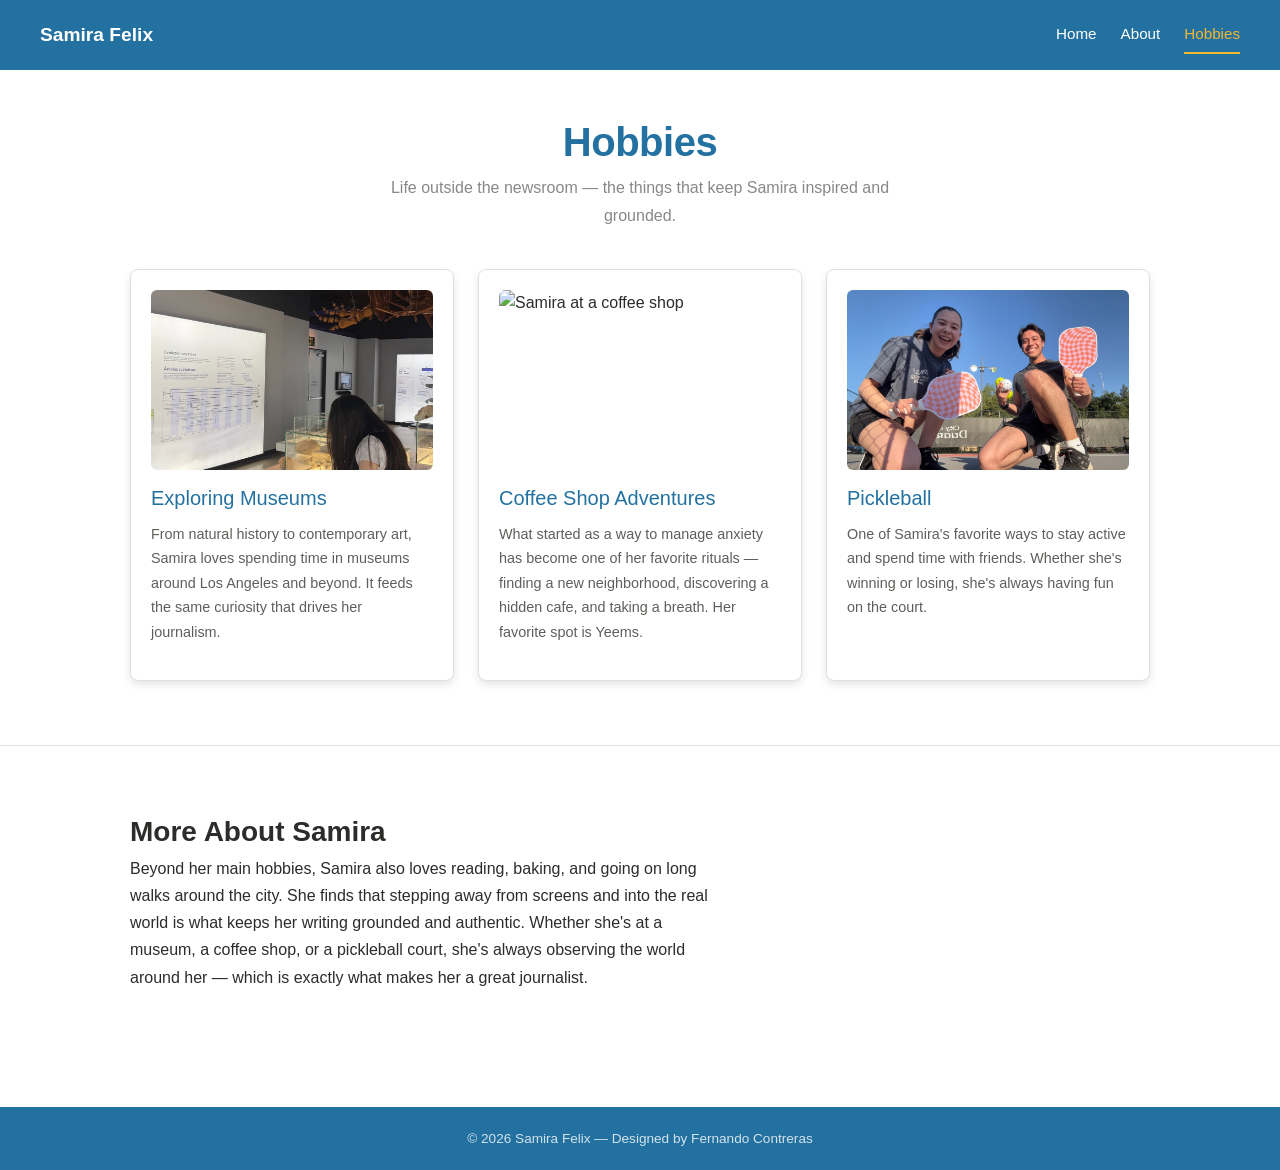
==== hobbies.html @ d45fb2d0 "Submitting assignment 6.3 biosite development" ====
<!DOCTYPE html>
<!--
    Name: Fernando Contreras
    Date: July 3, 2026
    Assignment: 6.3 bioSite Development
    Description: Hobbies page for the Samira Felix bioSite project.
    Includes hobby cards for museums, coffee shops, and pickleball.
    Course: CSD 340 Web Development with HTML and CSS
    Instructor: Professor Sue
-->
<html lang="en">
<head>
    <meta charset="UTF-8">
    <meta name="viewport" content="width=device-width, initial-scale=1.0">
    <meta name="description" content="Hobbies of Samira Felix - Museums, coffee shops, and more">
    <meta name="author" content="Fernando Contreras">
    <title>Hobbies - Samira Felix</title>
    <link href="style.css" type="text/css" rel="stylesheet">
</head>

<body>

    <!-- Header and navigation -->
    <header>
        <a href="index.html" class="site-name">Samira Felix</a>
        <nav>
            <a href="index.html">Home</a>
            <a href="about.html">About</a>
            <a href="hobbies.html" class="active">Hobbies</a>
        </nav>
    </header>

    <!-- Hobbies section header -->
    <div class="section-header" style="padding-top: 40px;">
        <h1>Hobbies</h1>
        <p>Life outside the newsroom — the things that keep Samira inspired and grounded.</p>
    </div>

    <!-- Hobby cards -->
    <div class="card-grid">
        <div class="card">
            <img src="images/museum.jpg" alt="Samira exploring a museum exhibit">
            <h3>Exploring Museums</h3>
            <p>From natural history to contemporary art, Samira loves spending time in museums around Los Angeles and beyond. It feeds the same curiosity that drives her journalism.</p>
        </div>
        <div class="card">
            <img src="images/coffee.gif" alt="Samira at a coffee shop">
            <h3>Coffee Shop Adventures</h3>
            <p>What started as a way to manage anxiety has become one of her favorite rituals — finding a new neighborhood, discovering a hidden cafe, and taking a breath. Her favorite spot is Yeems.</p>
        </div>
        <div class="card">
            <img src="images/pickleball.jpg" alt="Samira playing pickleball">
            <h3>Pickleball</h3>
            <p>One of Samira's favorite ways to stay active and spend time with friends. Whether she's winning or losing, she's always having fun on the court.</p>
        </div>
    </div>

    <hr>

    <!-- More about section -->
    <div class="container">
        <h2>More About Samira</h2>
        <p>Beyond her main hobbies, Samira also loves reading, baking, and going on long walks around the city. She finds that stepping away from screens and into the real world is what keeps her writing grounded and authentic. Whether she's at a museum, a coffee shop, or a pickleball court, she's always observing the world around her — which is exactly what makes her a great journalist.</p>
    </div>

    <!-- Footer -->
    <footer>
        <p>&copy; 2026 Samira Felix &mdash; Designed by Fernando Contreras</p>
    </footer>

</body>
</html>
---- style.css ----
/*
    Name: Fernando Contreras
    Date: July 3, 2026
    Assignment: 6.3 bioSite Development
    Description: Main stylesheet for the Samira Felix bioSite project.
    Covers atoms and molecules: colors, fonts, headings, layout,
    navigation, cards, and footer styles.
    Course: CSD 340 Web Development with HTML and CSS
    Instructor: Professor Sue
*/

/* =====================
   ATOMS: Colors & Base
   ===================== */

/* Color palette:
   Pink (primary accent): #FFB3F0
   Gold (secondary accent): #F2B731
   Dark Blue (structure): #2371A0
   Bright Blue (links): #2B77F8
   Light Green (touches): #C1F2AC
*/

* {
    box-sizing: border-box;
    margin: 0;
    padding: 0;
}

body {
    font-family: 'Helvetica', 'Arial', sans-serif;
    font-size: 16px;
    font-weight: 400;
    line-height: 1.6;
    color: #2C2C2A;
    background-color: #FFFFFF;
}

/* =====================
   ATOMS: Typography
   ===================== */

h1 {
    font-size: 2.5em;
    font-weight: 700;
    color: #2371A0;
    letter-spacing: -0.5px;
}

h2 {
    font-size: 1.75em;
    font-weight: 600;
    color: #2C2C2A;
}

h3 {
    font-size: 1.25em;
    font-weight: 500;
    color: #2C2C2A;
}

h4 {
    font-size: 1em;
    font-weight: 500;
    color: #5F5E5A;
}

p {
    font-size: 1em;
    font-weight: 400;
    line-height: 1.7;
    max-width: 65ch;
    margin-bottom: 16px;
}

/* =====================
   ATOMS: Links
   ===================== */

a {
    color: #2B77F8;
    text-decoration: none;
}

a:hover {
    color: #2371A0;
    text-decoration: underline;
}

a:visited {
    color: #7B5EA7;
}

/* =====================
   ATOMS: Images
   ===================== */

img {
    max-width: 100%;
    height: auto;
    display: block;
    border-radius: 6px;
}

figcaption {
    font-size: 0.8em;
    color: #888;
    font-style: italic;
    margin-top: 4px;
    text-align: center;
}

/* =====================
   ATOMS: Dividers
   ===================== */

hr {
    border: none;
    border-top: 1px solid #E0E0E0;
    margin: 24px 0;
}

/* =====================
   MOLECULES: Header
   ===================== */

header {
    background-color: #2371A0;
    color: white;
    padding: 16px 40px;
    display: flex;
    align-items: center;
    justify-content: space-between;
}

header .site-name {
    font-size: 1.2em;
    font-weight: 700;
    color: white;
    text-decoration: none;
}

header .site-name:hover {
    color: #FFB3F0;
}

/* =====================
   MOLECULES: Navigation
   ===================== */

nav {
    display: flex;
    gap: 24px;
}

nav a {
    color: white;
    text-decoration: none;
    font-size: 0.95em;
    font-weight: 500;
    padding: 6px 0;
    border-bottom: 2px solid transparent;
}

nav a:hover {
    border-bottom: 2px solid #FFB3F0;
    color: #FFB3F0;
    text-decoration: none;
}

nav a.active {
    border-bottom: 2px solid #F2B731;
    color: #F2B731;
}

/* =====================
   MOLECULES: Hero Section
   ===================== */

.hero {
    display: grid;
    grid-template-columns: 1fr 1fr;
    gap: 40px;
    align-items: center;
    padding: 60px 40px;
    max-width: 1100px;
    margin: 0 auto;
}

.hero-image img {
    width: 100%;
    max-width: 400px;
    border-radius: 8px;
    border: 3px solid #FFB3F0;
}

.hero-text h1 {
    margin-bottom: 8px;
}

.hero-text h2 {
    color: #F2B731;
    font-weight: 400;
    font-size: 1.2em;
    margin-bottom: 16px;
}

.hero-text p {
    color: #5F5E5A;
}

/* =====================
   MOLECULES: Cards
   ===================== */

.card-grid {
    display: grid;
    grid-template-columns: repeat(3, 1fr);
    gap: 24px;
    padding: 40px;
    max-width: 1100px;
    margin: 0 auto;
}

.card {
    background: #FFFFFF;
    border: 1px solid #E0E0E0;
    border-radius: 8px;
    padding: 20px;
    box-shadow: 0 4px 8px 0 rgba(0, 0, 0, 0.1);
    transition: 0.3s;
}

.card:hover {
    box-shadow: 0 8px 16px 0 rgba(0, 0, 0, 0.15);
}

.card img {
    width: 100%;
    height: 180px;
    object-fit: cover;
    border-radius: 6px;
    margin-bottom: 12px;
}

.card h3 {
    color: #2371A0;
    margin-bottom: 8px;
}

.card p {
    font-size: 0.9em;
    color: #5F5E5A;
}

/* =====================
   MOLECULES: Section Headers
   ===================== */

.section-header {
    text-align: center;
    padding: 40px 40px 0;
    max-width: 1100px;
    margin: 0 auto;
}

.section-header h2 {
    font-size: 2em;
    color: #2371A0;
    margin-bottom: 8px;
}

.section-header p {
    color: #888;
    max-width: 500px;
    margin: 0 auto;
}

/* =====================
   MOLECULES: Footer
   ===================== */

footer {
    background-color: #2371A0;
    color: white;
    text-align: center;
    padding: 20px 40px;
    margin-top: 60px;
}

footer p {
    font-size: 0.85em;
    color: rgba(255, 255, 255, 0.8);
    max-width: none;
    margin: 0;
}

footer a {
    color: #FFB3F0;
    text-decoration: none;
}

footer a:hover {
    text-decoration: underline;
}

/* =====================
   MOLECULES: Page Container
   ===================== */

.container {
    max-width: 1100px;
    margin: 0 auto;
    padding: 40px;
}
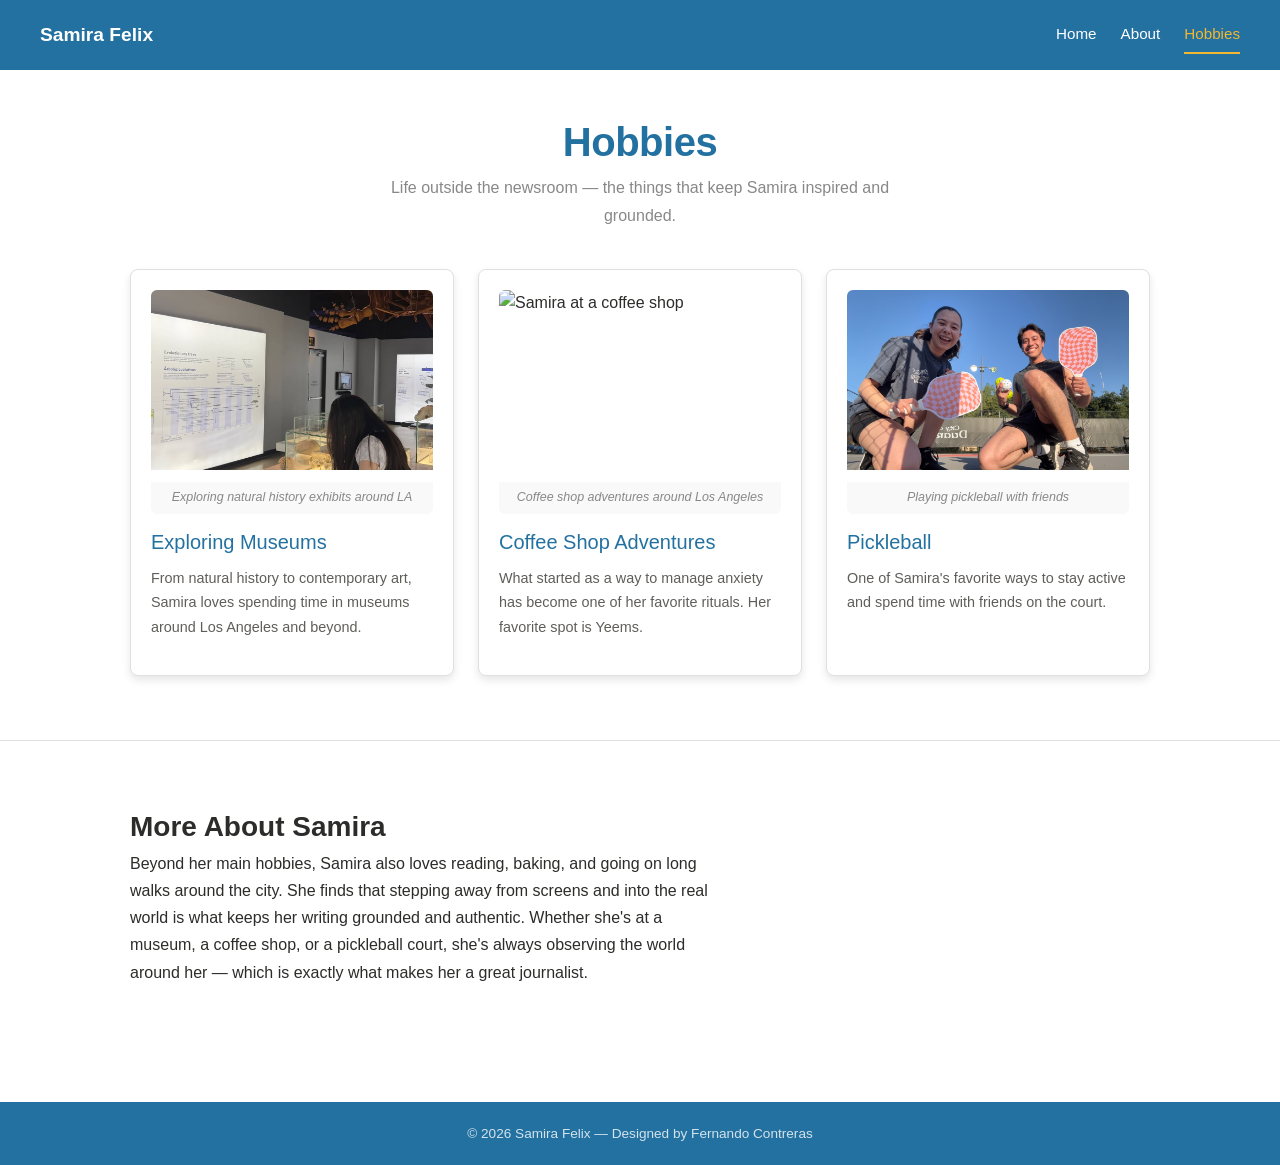
==== commit 4ddbc181: "Modifying the header and also about page and hobbies page" ====
--- a/hobbies.html
+++ b/hobbies.html
@@ -1,4 +1,4 @@
-<!DOCTYPE html>
+<!doctype html>
 <!--
     Name: Fernando Contreras
     Date: July 3, 2026
@@ -9,64 +9,98 @@
     Instructor: Professor Sue
 -->
 <html lang="en">
-<head>
-    <meta charset="UTF-8">
-    <meta name="viewport" content="width=device-width, initial-scale=1.0">
-    <meta name="description" content="Hobbies of Samira Felix - Museums, coffee shops, and more">
-    <meta name="author" content="Fernando Contreras">
+  <head>
+    <meta charset="UTF-8" />
+    <meta name="viewport" content="width=device-width, initial-scale=1.0" />
+    <meta
+      name="description"
+      content="Hobbies of Samira Felix - Museums, coffee shops, and more"
+    />
+    <meta name="author" content="Fernando Contreras" />
     <title>Hobbies - Samira Felix</title>
-    <link href="style.css" type="text/css" rel="stylesheet">
-</head>
+    <link href="style.css" type="text/css" rel="stylesheet" />
+  </head>
 
-<body>
-
+  <body>
     <!-- Header and navigation -->
     <header>
-        <a href="index.html" class="site-name">Samira Felix</a>
-        <nav>
-            <a href="index.html">Home</a>
-            <a href="about.html">About</a>
-            <a href="hobbies.html" class="active">Hobbies</a>
-        </nav>
+      <a href="index.html" class="site-name">Samira Felix</a>
+      <nav>
+        <a href="index.html">Home</a>
+        <a href="about.html">About</a>
+        <a href="hobbies.html" class="active">Hobbies</a>
+      </nav>
     </header>
 
     <!-- Hobbies section header -->
-    <div class="section-header" style="padding-top: 40px;">
-        <h1>Hobbies</h1>
-        <p>Life outside the newsroom — the things that keep Samira inspired and grounded.</p>
+    <div class="section-header" style="padding-top: 40px">
+      <h1>Hobbies</h1>
+      <p>
+        Life outside the newsroom — the things that keep Samira inspired and
+        grounded.
+      </p>
     </div>
 
     <!-- Hobby cards -->
     <div class="card-grid">
-        <div class="card">
-            <img src="images/museum.jpg" alt="Samira exploring a museum exhibit">
-            <h3>Exploring Museums</h3>
-            <p>From natural history to contemporary art, Samira loves spending time in museums around Los Angeles and beyond. It feeds the same curiosity that drives her journalism.</p>
-        </div>
-        <div class="card">
-            <img src="images/coffee.gif" alt="Samira at a coffee shop">
-            <h3>Coffee Shop Adventures</h3>
-            <p>What started as a way to manage anxiety has become one of her favorite rituals — finding a new neighborhood, discovering a hidden cafe, and taking a breath. Her favorite spot is Yeems.</p>
-        </div>
-        <div class="card">
-            <img src="images/pickleball.jpg" alt="Samira playing pickleball">
-            <h3>Pickleball</h3>
-            <p>One of Samira's favorite ways to stay active and spend time with friends. Whether she's winning or losing, she's always having fun on the court.</p>
-        </div>
+      <div class="card">
+        <figure>
+          <img
+            src="images/museum.jpg"
+            alt="Samira exploring a museum exhibit"
+          />
+          <figcaption>Exploring natural history exhibits around LA</figcaption>
+        </figure>
+        <h3>Exploring Museums</h3>
+        <p>
+          From natural history to contemporary art, Samira loves spending time
+          in museums around Los Angeles and beyond.
+        </p>
+      </div>
+
+      <div class="card">
+        <figure>
+          <img src="images/coffee.gif" alt="Samira at a coffee shop" />
+          <figcaption>Coffee shop adventures around Los Angeles</figcaption>
+        </figure>
+        <h3>Coffee Shop Adventures</h3>
+        <p>
+          What started as a way to manage anxiety has become one of her favorite
+          rituals. Her favorite spot is Yeems.
+        </p>
+      </div>
+
+      <div class="card">
+        <figure>
+          <img src="images/pickleball.jpg" alt="Samira playing pickleball" />
+          <figcaption>Playing pickleball with friends</figcaption>
+        </figure>
+        <h3>Pickleball</h3>
+        <p>
+          One of Samira's favorite ways to stay active and spend time with
+          friends on the court.
+        </p>
+      </div>
     </div>
 
-    <hr>
+    <hr />
 
     <!-- More about section -->
     <div class="container">
-        <h2>More About Samira</h2>
-        <p>Beyond her main hobbies, Samira also loves reading, baking, and going on long walks around the city. She finds that stepping away from screens and into the real world is what keeps her writing grounded and authentic. Whether she's at a museum, a coffee shop, or a pickleball court, she's always observing the world around her — which is exactly what makes her a great journalist.</p>
+      <h2>More About Samira</h2>
+      <p>
+        Beyond her main hobbies, Samira also loves reading, baking, and going on
+        long walks around the city. She finds that stepping away from screens
+        and into the real world is what keeps her writing grounded and
+        authentic. Whether she's at a museum, a coffee shop, or a pickleball
+        court, she's always observing the world around her — which is exactly
+        what makes her a great journalist.
+      </p>
     </div>
 
     <!-- Footer -->
     <footer>
-        <p>&copy; 2026 Samira Felix &mdash; Designed by Fernando Contreras</p>
+      <p>&copy; 2026 Samira Felix &mdash; Designed by Fernando Contreras</p>
     </footer>
-
-</body>
-</html>+  </body>
+</html>
--- a/style.css
+++ b/style.css
@@ -312,4 +312,31 @@
     max-width: 1100px;
     margin: 0 auto;
     padding: 40px;
+}
+
+/* =====================
+   ATOMS: Figure & Caption
+   ===================== */
+
+figure {
+    margin: 0;
+    padding: 0;
+}
+
+.card figure img {
+    width: 100%;
+    height: 180px;
+    object-fit: cover;
+    border-radius: 6px 6px 0 0;
+}
+
+.card figcaption {
+    font-size: 0.78em;
+    color: #888;
+    font-style: italic;
+    text-align: center;
+    padding: 6px 8px;
+    background: #f9f9f9;
+    border-radius: 0 0 6px 6px;
+    margin-bottom: 12px;
 }
